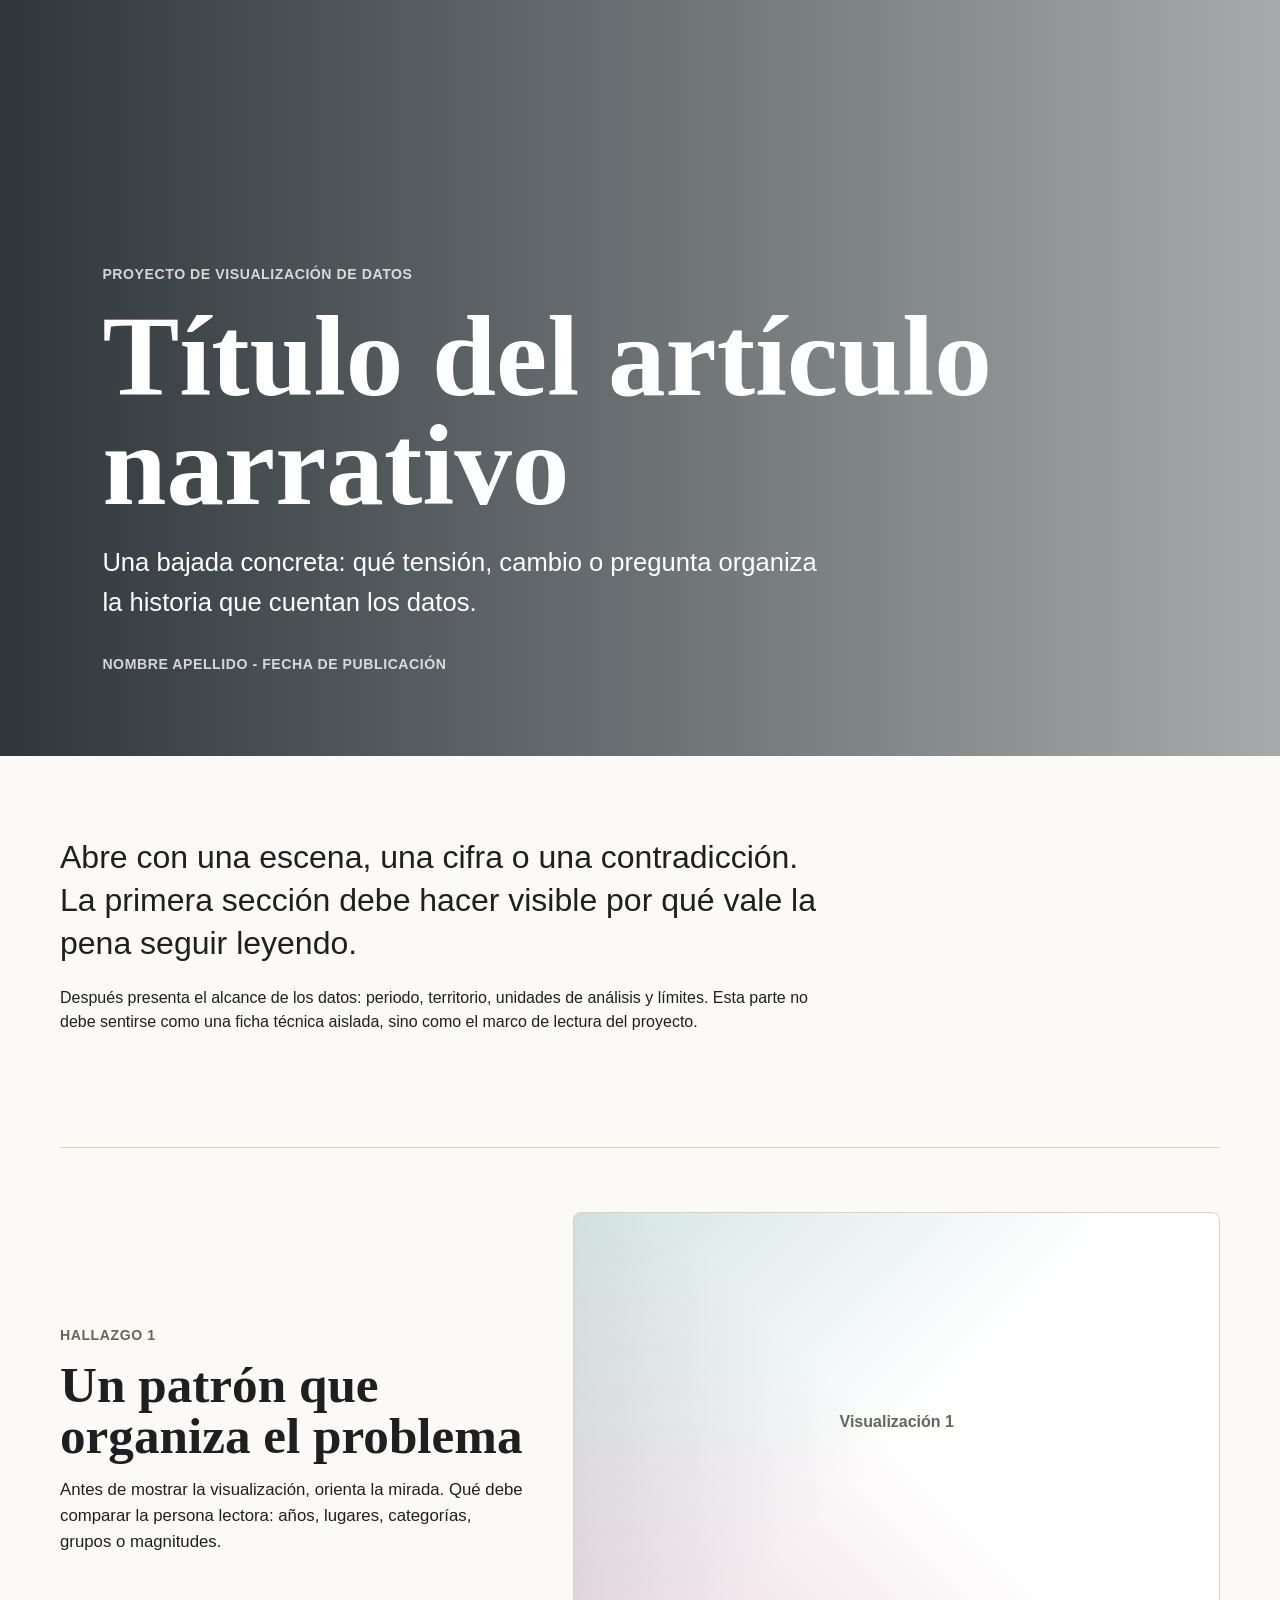
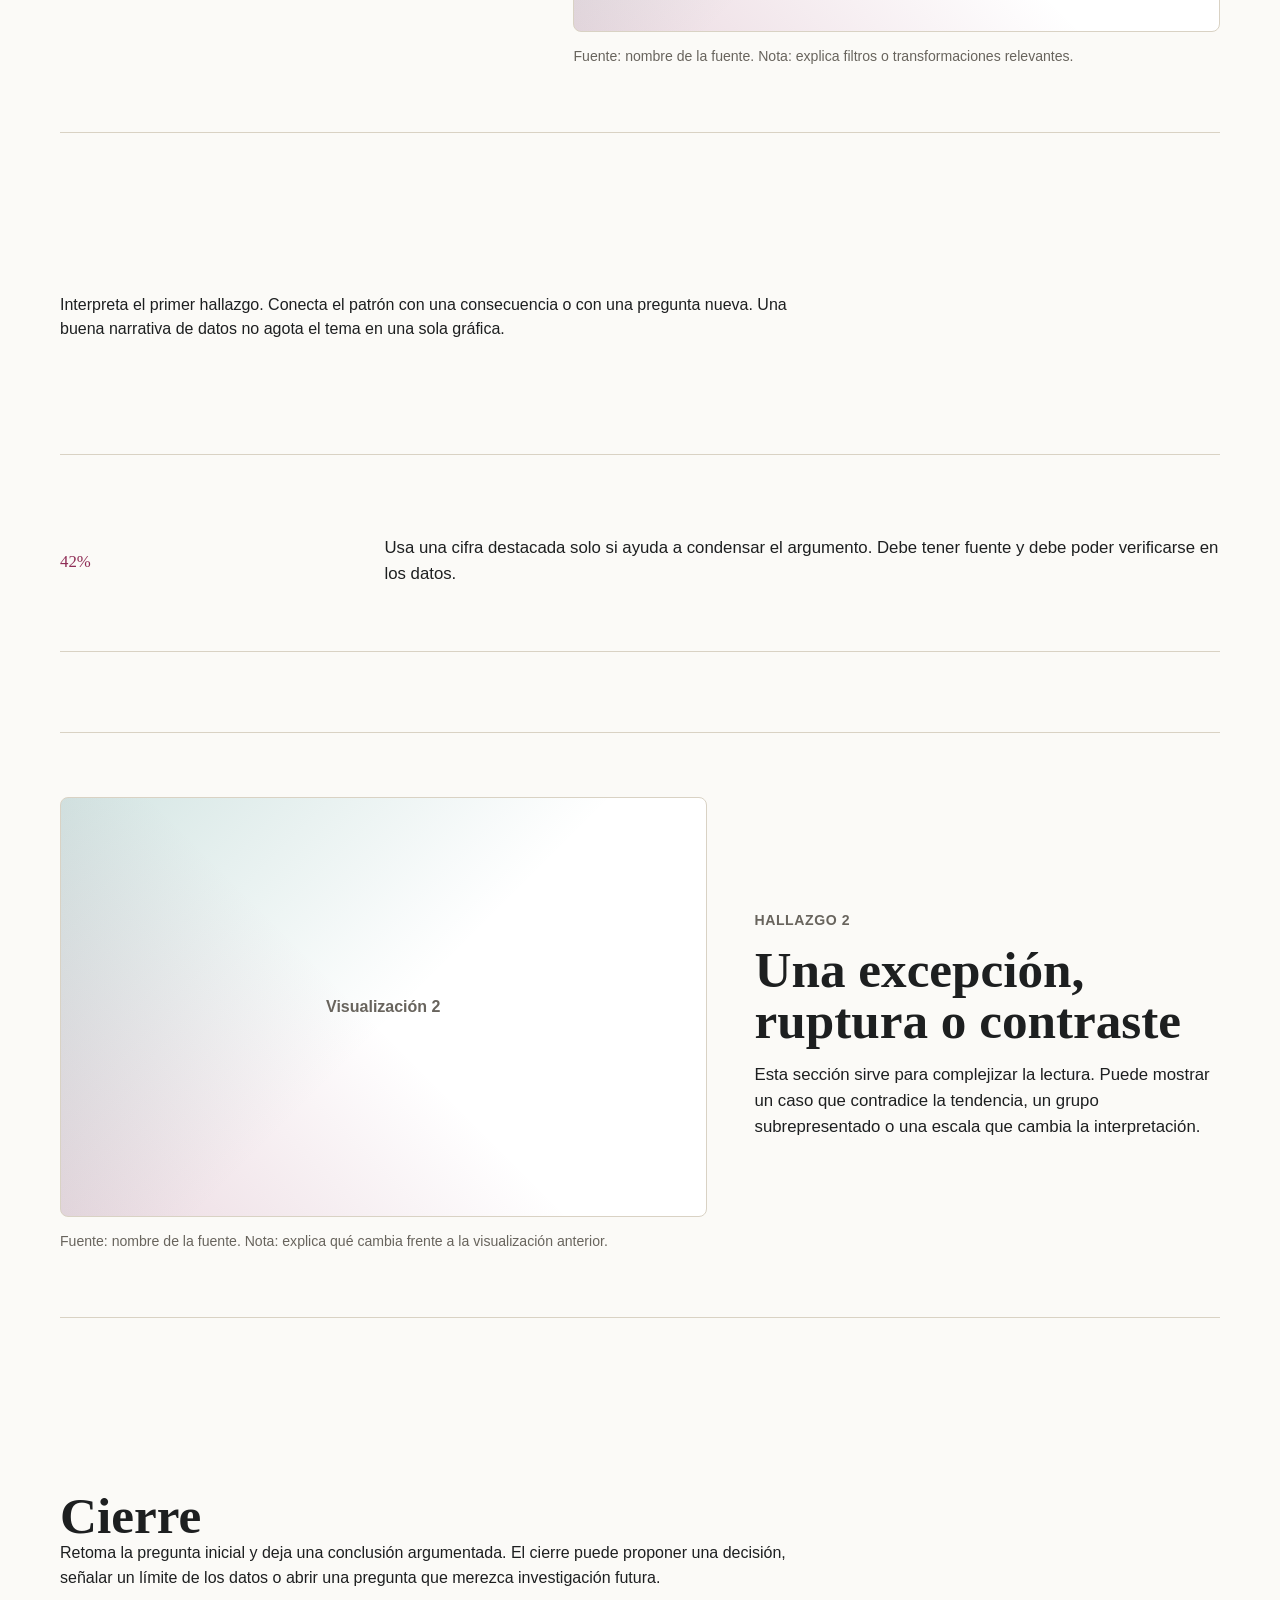
==== plantillas/02-articulo-narrativo/index.html @ 4e884b68 "💫 Hacer público el repositorio" ====
<!doctype html>
<html lang="es">
  <head>
    <meta charset="utf-8">
    <meta name="viewport" content="width=device-width, initial-scale=1">
    <title>Título del artículo narrativo</title>
    <link rel="stylesheet" href="style.css">
  </head>
  <body>
    <header class="hero">
      <div class="hero-texto">
        <p class="serie">Proyecto de visualización de datos</p>
        <h1>Título del artículo narrativo</h1>
        <p class="entradilla">
          Una bajada concreta: qué tensión, cambio o pregunta organiza la historia que cuentan los datos.
        </p>
        <p class="meta">Nombre Apellido - Fecha de publicación</p>
      </div>
    </header>

    <main>
      <article>
        <section class="texto">
          <p class="lead">
            Abre con una escena, una cifra o una contradicción. La primera sección debe hacer visible por qué vale la pena seguir leyendo.
          </p>
          <p>
            Después presenta el alcance de los datos: periodo, territorio, unidades de análisis y límites. Esta parte no debe sentirse como una ficha técnica aislada, sino como el marco de lectura del proyecto.
          </p>
        </section>

        <section class="modulo modulo-doble">
          <div>
            <p class="etiqueta">Hallazgo 1</p>
            <h2>Un patrón que organiza el problema</h2>
            <p>
              Antes de mostrar la visualización, orienta la mirada. Qué debe comparar la persona lectora: años, lugares, categorías, grupos o magnitudes.
            </p>
          </div>
          <figure>
            <div class="placeholder-viz">Visualización 1</div>
            <figcaption>Fuente: nombre de la fuente. Nota: explica filtros o transformaciones relevantes.</figcaption>
          </figure>
        </section>

        <section class="texto">
          <p>
            Interpreta el primer hallazgo. Conecta el patrón con una consecuencia o con una pregunta nueva. Una buena narrativa de datos no agota el tema en una sola gráfica.
          </p>
        </section>

        <section class="modulo destacado">
          <p class="cifra">42%</p>
          <p>
            Usa una cifra destacada solo si ayuda a condensar el argumento. Debe tener fuente y debe poder verificarse en los datos.
          </p>
        </section>

        <section class="modulo modulo-doble invertido">
          <figure>
            <div class="placeholder-viz">Visualización 2</div>
            <figcaption>Fuente: nombre de la fuente. Nota: explica qué cambia frente a la visualización anterior.</figcaption>
          </figure>
          <div>
            <p class="etiqueta">Hallazgo 2</p>
            <h2>Una excepción, ruptura o contraste</h2>
            <p>
              Esta sección sirve para complejizar la lectura. Puede mostrar un caso que contradice la tendencia, un grupo subrepresentado o una escala que cambia la interpretación.
            </p>
          </div>
        </section>

        <section class="texto cierre">
          <h2>Cierre</h2>
          <p>
            Retoma la pregunta inicial y deja una conclusión argumentada. El cierre puede proponer una decisión, señalar un límite de los datos o abrir una pregunta que merezca investigación futura.
          </p>
        </section>
      </article>
    </main>
  </body>
</html>
---- plantillas/02-articulo-narrativo/style.css ----
:root {
  --fondo: #fbfaf7;
  --texto: #1d1f20;
  --muted: #68645d;
  --linea: #d9d2c4;
  --acento: #8f2d56;
  --acento-2: #0e6f64;
  --panel: #ffffff;
}

* {
  box-sizing: border-box;
}

body {
  margin: 0;
  background: var(--fondo);
  color: var(--texto);
  font-family: Inter, Arial, sans-serif;
  line-height: 1.55;
}

.hero {
  min-height: 84vh;
  display: grid;
  align-items: end;
  padding: 5rem max(1.25rem, 8vw);
  color: #fff;
  background:
    linear-gradient(90deg, rgba(12, 22, 28, 0.86), rgba(12, 22, 28, 0.35)),
    url("https://images.unsplash.com/photo-1500530855697-b586d89ba3ee?auto=format&fit=crop&w=1800&q=80") center / cover;
}

.hero-texto {
  max-width: 980px;
}

.serie,
.meta,
.etiqueta,
figcaption {
  margin: 0;
  color: var(--muted);
  font-size: 0.88rem;
  font-weight: 700;
  letter-spacing: 0.04em;
  text-transform: uppercase;
}

.hero .serie,
.hero .meta {
  color: rgba(255, 255, 255, 0.78);
}

h1,
h2,
p {
  margin: 0;
}

h1 {
  margin-top: 1rem;
  max-width: 960px;
  font-family: Georgia, "Times New Roman", serif;
  font-size: clamp(3.25rem, 9vw, 8rem);
  line-height: 0.95;
  letter-spacing: 0;
}

.entradilla {
  max-width: 720px;
  margin-top: 1.4rem;
  font-size: clamp(1.2rem, 2vw, 1.7rem);
}

.meta {
  margin-top: 2rem;
}

article {
  width: min(1160px, calc(100% - 2.5rem));
  margin: 0 auto;
}

.texto {
  max-width: 760px;
  padding: 5rem 0;
}

.texto p + p {
  margin-top: 1.25rem;
}

.lead {
  font-size: clamp(1.35rem, 2.6vw, 2rem);
  line-height: 1.35;
}

.modulo {
  margin: 2rem 0 5rem;
  padding: 4rem 0;
  border-top: 1px solid var(--linea);
  border-bottom: 1px solid var(--linea);
}

.modulo-doble {
  display: grid;
  grid-template-columns: minmax(260px, 0.72fr) minmax(320px, 1fr);
  gap: 3rem;
  align-items: center;
}

.modulo-doble.invertido {
  grid-template-columns: minmax(320px, 1fr) minmax(260px, 0.72fr);
}

h2 {
  margin-top: 0.75rem;
  font-family: Georgia, "Times New Roman", serif;
  font-size: clamp(2rem, 4vw, 4rem);
  line-height: 1;
}

.modulo p:not(.etiqueta) {
  margin-top: 1rem;
  font-size: 1.05rem;
}

figure {
  margin: 0;
}

.placeholder-viz {
  min-height: 420px;
  display: grid;
  place-items: center;
  border: 1px solid var(--linea);
  border-radius: 8px;
  background:
    linear-gradient(135deg, rgba(14, 111, 100, 0.18), transparent 52%),
    linear-gradient(45deg, rgba(143, 45, 86, 0.18), transparent 48%),
    var(--panel);
  color: var(--muted);
  font-weight: 700;
}

figcaption {
  margin-top: 0.85rem;
  text-transform: none;
  letter-spacing: 0;
  font-weight: 500;
}

.destacado {
  display: grid;
  grid-template-columns: minmax(180px, 0.35fr) minmax(260px, 1fr);
  gap: 2rem;
  align-items: center;
}

.cifra {
  color: var(--acento);
  font-family: Georgia, "Times New Roman", serif;
  font-size: clamp(4rem, 12vw, 9rem);
  line-height: 0.9;
}

.cierre {
  padding-bottom: 7rem;
}

@media (max-width: 780px) {
  .hero {
    min-height: 76vh;
    padding-top: 4rem;
  }

  .modulo-doble,
  .modulo-doble.invertido,
  .destacado {
    grid-template-columns: 1fr;
  }

  .placeholder-viz {
    min-height: 320px;
  }
}
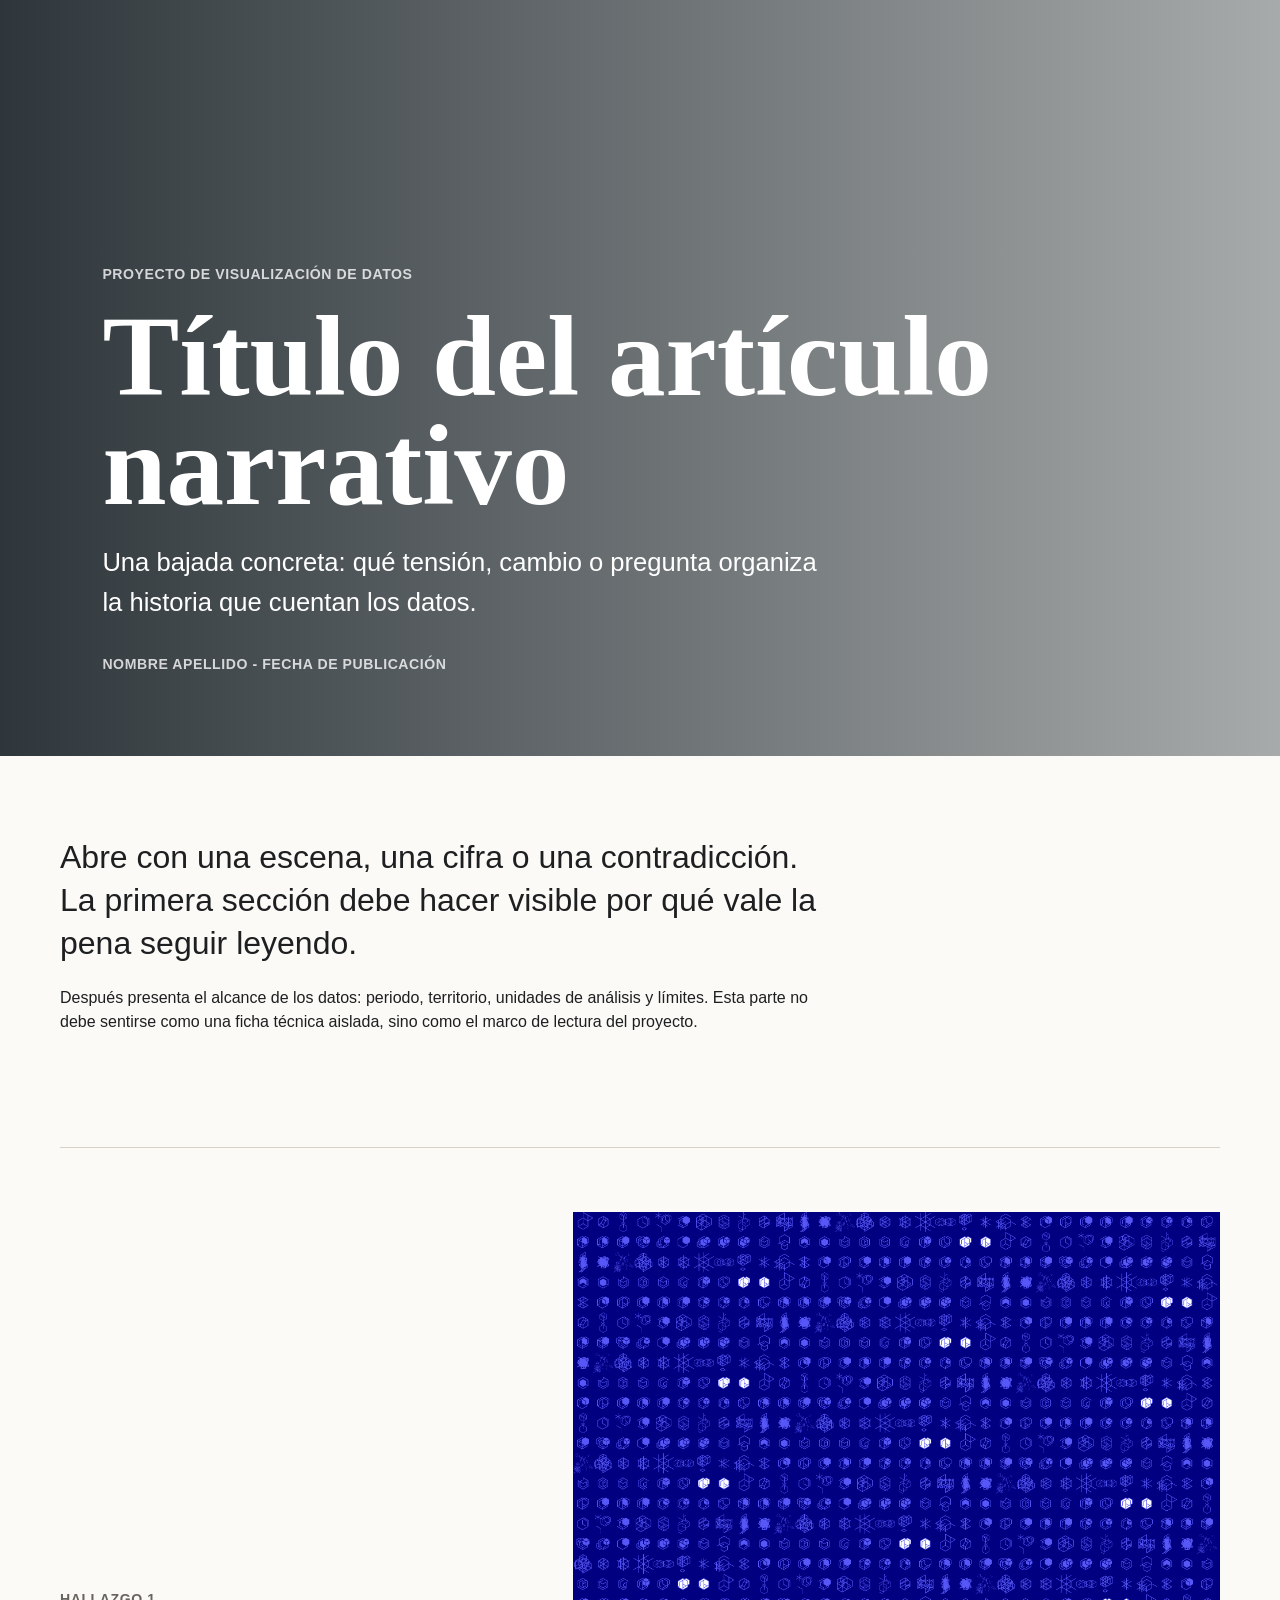
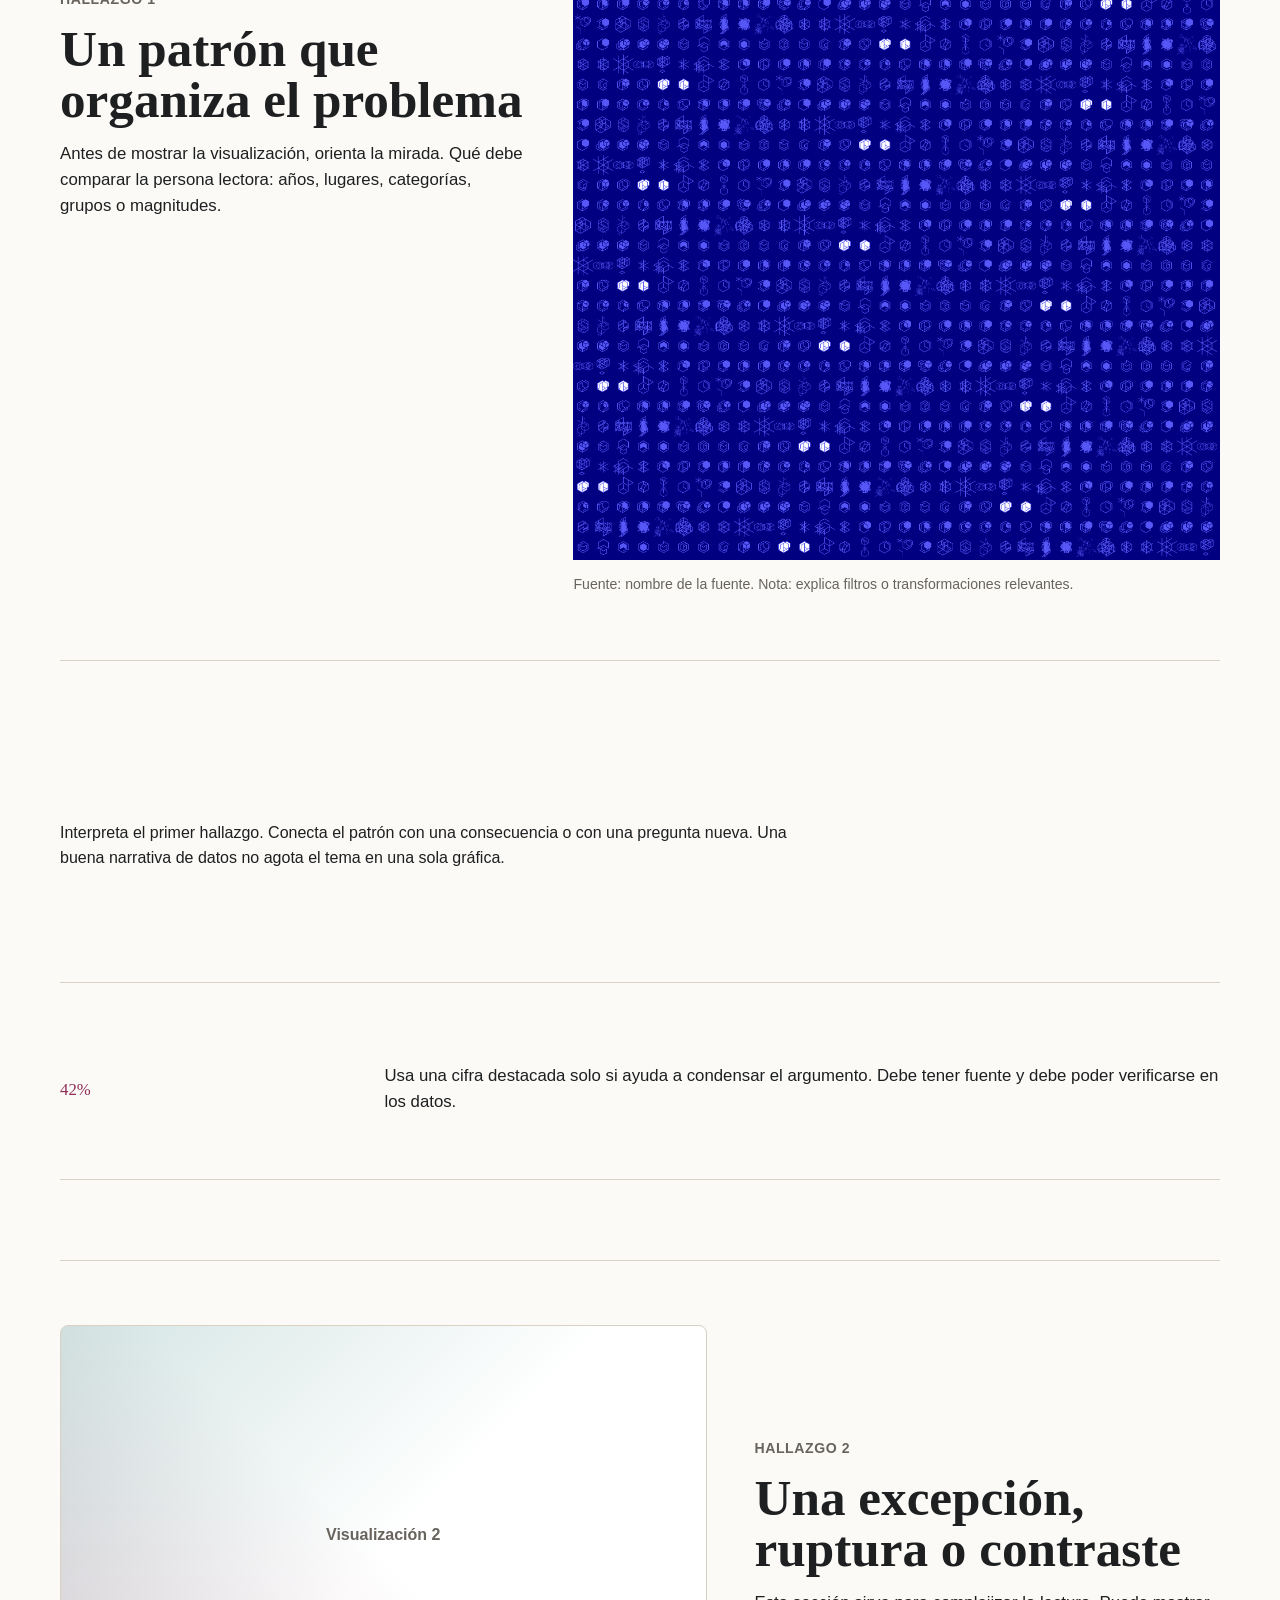
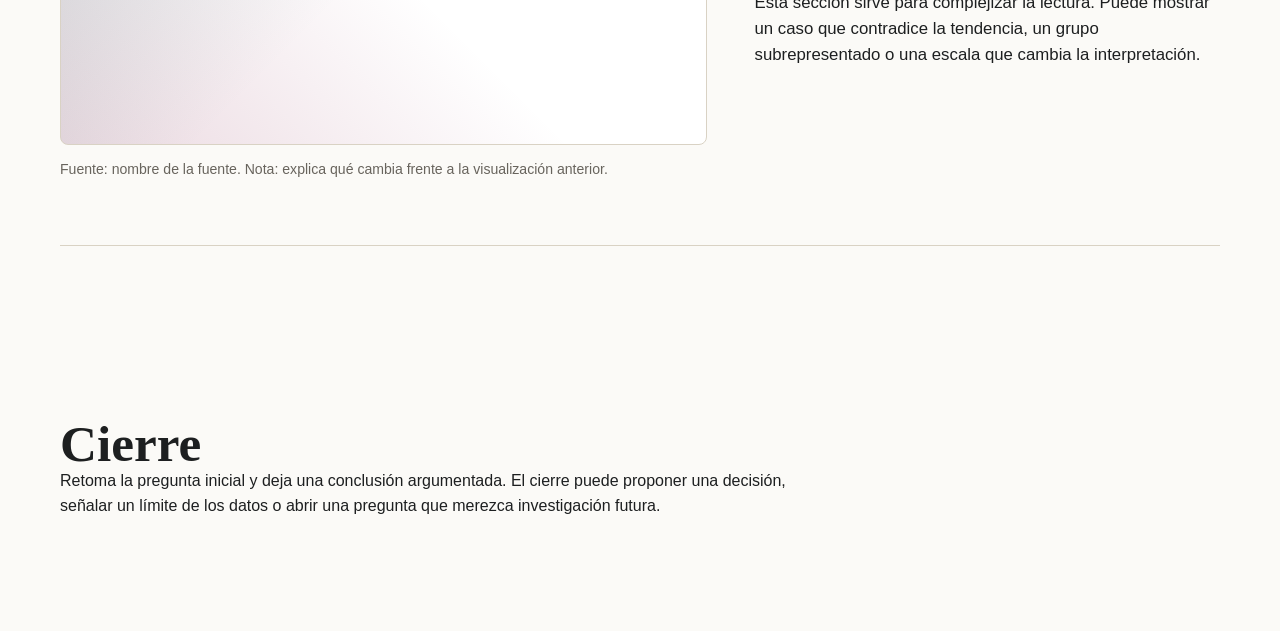
==== commit 6e5910ee: "trabajo en clase" ====
--- a/plantillas/02-articulo-narrativo/index.html
+++ b/plantillas/02-articulo-narrativo/index.html
@@ -38,7 +38,7 @@
             </p>
           </div>
           <figure>
-            <div class="placeholder-viz">Visualización 1</div>
+            <img class="vis" src="fondo (7).png" />
             <figcaption>Fuente: nombre de la fuente. Nota: explica filtros o transformaciones relevantes.</figcaption>
           </figure>
         </section>
--- a/plantillas/02-articulo-narrativo/style.css
+++ b/plantillas/02-articulo-narrativo/style.css
@@ -33,6 +33,11 @@
 
 .hero-texto {
   max-width: 980px;
+}
+
+.vis {
+  width: 100%;
+  display: block;
 }
 
 .serie,
